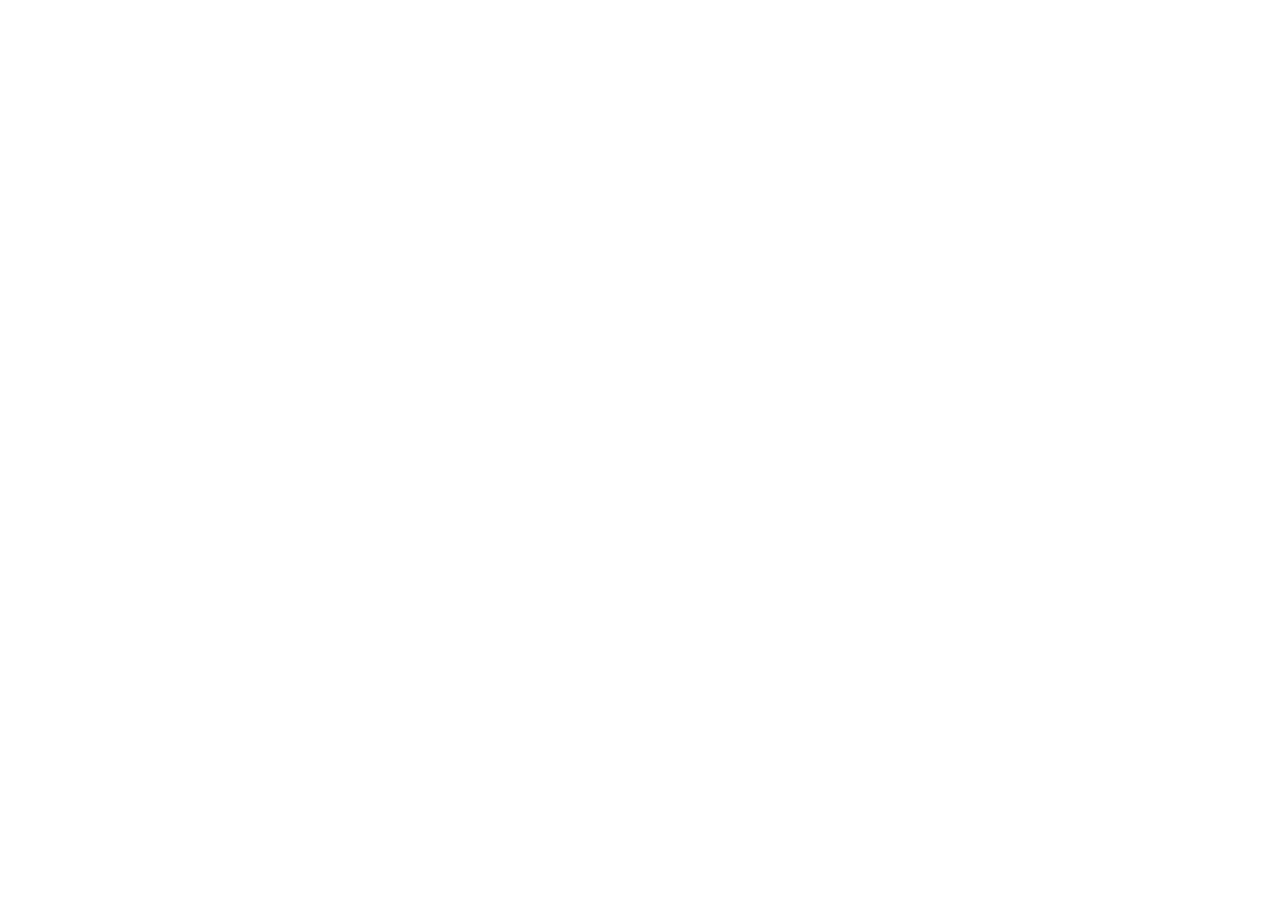
==== redirect/index.html @ 81021861 "Add Redirect HTML game page" ====
<!doctype html>
<html lang="en">
<head>
<meta charset="utf-8">
<meta name="viewport" content="width=device-width, initial-scale=1">
<title>Redirect — Dispatch Tools</title>
<meta name="description" content="Redirect is a browser-playable block arrow path game from Dispatch Tools.">
<link rel="icon" type="image/png" href="../assets/dd-icon32.png">
<link rel="apple-touch-icon" href="../assets/dd
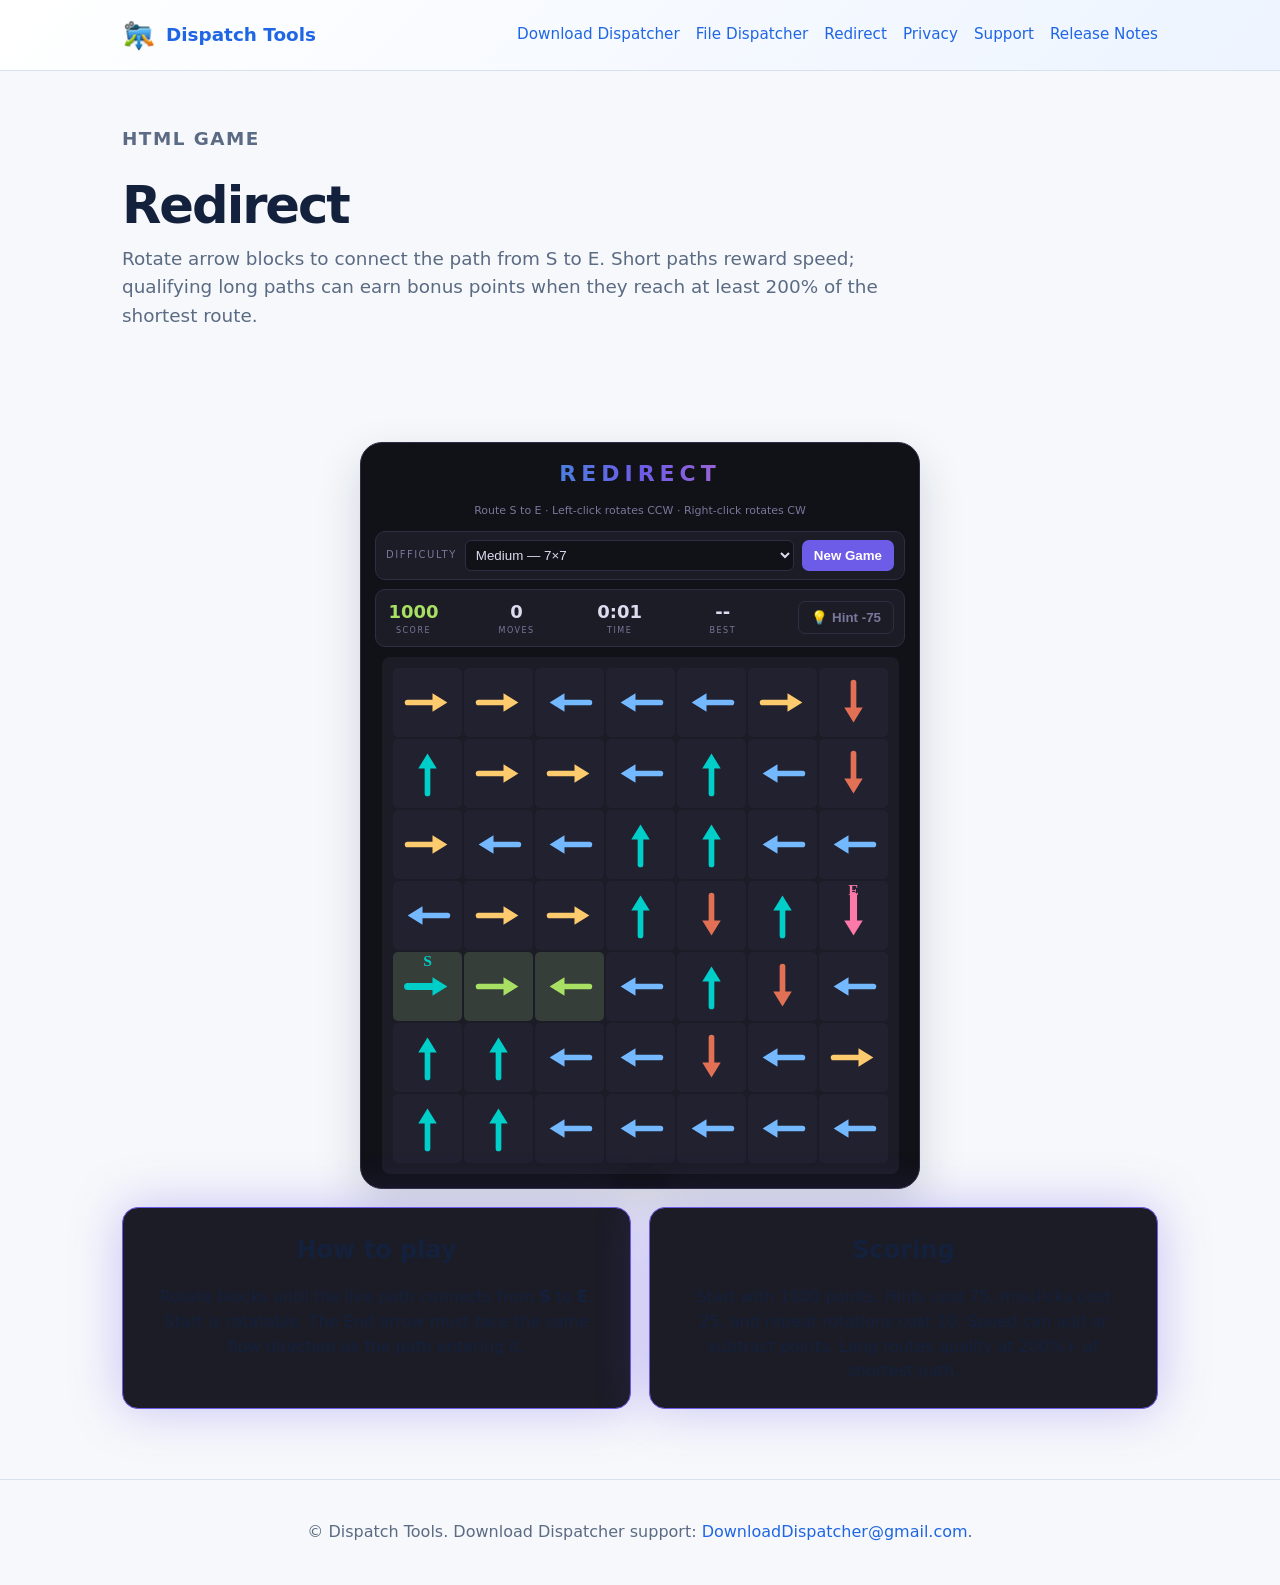
==== commit 331c248a: "Add Redirect HTML game page" ====
--- a/redirect/index.html
+++ b/redirect/index.html
@@ -1,9 +1,52 @@
 <!doctype html>
-<html lang="en">
+<html lang='en'>
 <head>
-<meta charset="utf-8">
-<meta name="viewport" content="width=device-width, initial-scale=1">
+<meta charset='utf-8'>
+<meta name='viewport' content='width=device-width, initial-scale=1'>
 <title>Redirect — Dispatch Tools</title>
-<meta name="description" content="Redirect is a browser-playable block arrow path game from Dispatch Tools.">
-<link rel="icon" type="image/png" href="../assets/dd-icon32.png">
-<link rel="apple-touch-icon" href="../assets/dd+<meta name='description' content='Redirect is a browser-playable block arrow path game from Dispatch Tools.'>
+<link rel='icon' type='image/png' href='../assets/dd-icon32.png'>
+<link rel='apple-touch-icon' href='../assets/dd-icon128.png'>
+<link rel='stylesheet' href='../styles.css'>
+<style>
+.game-wrap{max-width:560px;margin:0 auto;background:#111118;border:1px solid #2e2e42;border-radius:22px;box-shadow:0 18px 45px rgba(20,33,61,.16);padding:14px;color:#dcdcf0;font-family:Segoe UI,system-ui,sans-serif;user-select:none}.game-head{text-align:center}.game-head h2{margin:0;font-size:22px;letter-spacing:5px;background:linear-gradient(90deg,#00cec9,#6c5ce7,#fd79a8);-webkit-background-clip:text;-webkit-text-fill-color:transparent}.tag{font-size:11px;color:#77789a}.bar,.scores{display:flex;gap:8px;align-items:center;background:#1c1c27;border:1px solid #2e2e42;border-radius:10px;padding:8px 10px;margin-top:9px}.bar label{font-size:10px;text-transform:uppercase;letter-spacing:1.5px;color:#77789a}.bar select{flex:1;background:#111118;color:#dcdcf0;border:1px solid #2e2e42;border-radius:6px;padding:6px}.btn{background:#6c5ce7;color:white;border:0;border-radius:7px;padding:8px 12px;font-weight:800;cursor:pointer}.hint{background:transparent;color:#77789a;border:1px solid #2e2e42}.hint.on{color:#a8e063;border-color:#a8e063}.scores{justify-content:space-between}.stat{text-align:center;min-width:55px}.val{font-size:18px;font-weight:900;color:#dcdcf0}.score .val{color:#a8e063}.lbl{font-size:8px;letter-spacing:1.5px;color:#77789a;text-transform:uppercase}.board{display:flex;justify-content:center;margin-top:10px}canvas{border-radius:8px;max-width:100%;background:#1c1c27;cursor:pointer}.win{position:fixed;inset:0;background:rgba(10,10,18,.88);display:none;align-items:center;justify-content:center;z-index:10}.win.show{display:flex}.card{background:#1c1c27;border:1px solid #6c5ce7;border-radius:16px;padding:24px 34px;text-align:center;box-shadow:0 0 50px rgba(108,92,231,.35);max-width:92vw}.card h2{margin:0 0 12px}.details{color:#77789a;line-height:1.9;font-size:13px}.details strong{color:#dcdcf0}.dim{color:#77789a;font-weight:400}.lp{font-weight:400;color:#77789a}
+</style>
+</head>
+<body>
+<header><div class='nav'><a class='brand' href='../index.html'><span class='logo'><img src='../assets/dd-icon32.png' alt='Download Dispatcher icon'></span><span>Dispatch Tools</span></a><nav class='navlinks'><a href='../download-dispatcher.html'>Download Dispatcher</a><a href='../file-dispatcher.html'>File Dispatcher</a><a href='./'>Redirect</a><a href='../privacy.html'>Privacy</a><a href='../support.html'>Support</a><a href='../release-notes.html'>Release Notes</a></nav></div></header>
+<section class='hero'><p class='kicker'>HTML game</p><h1>Redirect</h1><p>Rotate arrow blocks to connect the path from S to E. Short paths reward speed; qualifying long paths can earn bonus points when they reach at least 200% of the shortest route.</p></section>
+<main>
+<section class='game-wrap'>
+<div class='game-head'><h2>REDIRECT</h2><p class='tag'>Route S to E · Left-click rotates CCW · Right-click rotates CW</p></div>
+<div class='bar'><label for='diff'>Difficulty</label><select id='diff'><option value='easy'>Easy — 5×5</option><option value='medium' selected>Medium — 7×7</option><option value='hard'>Hard — 10×10</option><option value='expert'>Expert — 13×13</option></select><button id='new' class='btn'>New Game</button></div>
+<div class='scores'><div class='stat score'><div id='score' class='val'>1000</div><div class='lbl'>Score</div></div><div class='stat'><div id='moves' class='val'>0</div><div class='lbl'>Moves</div></div><div class='stat'><div id='time' class='val'>0:00</div><div class='lbl'>Time</div></div><div class='stat'><div id='best' class='val'>--</div><div class='lbl'>Best</div></div><button id='hint' class='btn hint' title='Show next move (-75)'>💡 Hint -75</button></div>
+<div class='board'><canvas id='c'></canvas></div>
+</section>
+<section class='grid two' style='margin-top:18px'><article class='card'><h2>How to play</h2><p>Rotate blocks until the live path connects from <strong>S</strong> to <strong>E</strong>. Start is rotatable. The End arrow must face the same flow direction as the path entering it.</p></article><article class='card'><h2>Scoring</h2><p>Start with 1000 points. Hints cost 75, misclicks cost 25, and repeat rotations cost 10. Speed can add or subtract points. Long routes qualify at 200%+ of shortest path.</p></article></section>
+</main>
+<div id='win' class='win'><div class='card'><div style='font-size:44px'>🎉</div><h2>Path Complete!</h2><div id='stats' class='details'></div><button id='next' class='btn'>New Puzzle</button></div></div>
+<footer><p>© Dispatch Tools. Download Dispatcher support: <a href='mailto:DownloadDispatcher@gmail.com'>DownloadDispatcher@gmail.com</a>.</p></footer>
+<script>
+'use strict';
+const DIR={UP:0,RIGHT:1,DOWN:2,LEFT:3},ST=[[-1,0],[0,1],[1,0],[0,-1]],CW=d=>(d+1)%4,CCW=d=>(d+3)%4,COL=['#00cec9','#fdcb6e','#e17055','#74b9ff'];
+const CFG={easy:{n:5,min:7,par:10},medium:{n:7,min:14,par:15},hard:{n:10,min:25,par:22},expert:{n:13,min:40,par:30}};
+const BASE=1000,MIS=-25,EX=-10,HINT=-75,LP=2,LPBASE=50,LPPT=5,LPCAP=1.4,SPD=200,SPDCAP=-300,BEST='redirect_html_best_v1';
+let G=[],N=7,S=[0,0],E=[0,0],sol=[],score=BASE,moves=0,miss=0,excess=0,rot=new Map,start=0,done=false,hint=null,timer=null,best={};
+const $=id=>document.getElementById(id),cv=$('c'),x=cv.getContext('2d');
+function fmt(t){return Math.floor(t/60)+':'+String(t%60).padStart(2,'0')}function sig(n){return n>0?'+'+n:String(n)}function key(r,c){return r+','+c}function inside(r,c){return r>=0&&c>=0&&r<N&&c<N}function same(a,b){return a&&b&&a[0]===b[0]&&a[1]===b[1]}function dir(a,b){let dr=b[0]-a[0],dc=b[1]-a[1];return dr<0?0:dc>0?1:dr>0?2:3}function shuf(a){a=[...a];for(let i=a.length-1;i>0;i--){let j=Math.floor(Math.random()*(i+1));[a[i],a[j]]=[a[j],a[i]]}return a}
+function borderCell(){let s=Math.floor(Math.random()*4),k=Math.floor(Math.random()*N);return s===0?[0,k]:s===1?[k,N-1]:s===2?[N-1,k]:[k,0]}function isBorder(p){return p[0]===0||p[1]===0||p[0]===N-1||p[1]===N-1}
+function makePath(){for(let tries=0;tries<400;tries++){let st=borderCell(),seen=new Set([key(...st)]),p=[st],out=null;function dfs(r,c){if(p.length>=CFG[$('diff').value].min&&isBorder([r,c])&&!same([r,c],st)){out=p.slice();return true}for(const d of shuf([0,1,2,3])){let nr=r+ST[d][0],nc=c+ST[d][1],k=key(nr,nc);if(!inside(nr,nc)||seen.has(k))continue;seen.add(k);p.push([nr,nc]);if(dfs(nr,nc))return true;p.pop();seen.delete(k)}return false}if(dfs(st[0],st[1]))return out}return [[0,0],[0,1],[0,2],[0,3]]}
+function newGame(){clearInterval(timer);done=false;hint=null;score=BASE;moves=miss=excess=0;rot=new Map();N=CFG[$('diff').value].n;sol=makePath();S=sol[0];E=sol[sol.length-1];G=Array.from({length:N},()=>Array.from({length:N},()=>Math.floor(Math.random()*4)));for(let i=0;i<80&&path().won;i++)for(let r=0;r<N;r++)for(let c=0;c<N;c++)G[r][c]=Math.floor(Math.random()*4);start=Date.now();$('win').classList.remove('show');$('hint').classList.remove('on');size();draw();upd();loadBest();timer=setInterval(()=>{$('time').textContent=fmt(Math.floor((Date.now()-start)/1000))},300)}
+function size(){let wrap=cv.parentElement,w=Math.min(520,wrap.clientWidth||520);let cell=Math.floor((w-20)/N);cv.width=cv.height=cell*N+20;cv.dataset.cell=cell}
+function path(){let r=S[0],c=S[1],seen=new Set(),p=[];for(let i=0;i<N*N+2;i++){p.push([r,c]);if(r===E[0]&&c===E[1])return{path:p,won:i>0&&G[r][c]===dir(p[p.length-2],p[p.length-1])};let k=key(r,c);if(seen.has(k))return{path:p,won:false};seen.add(k);let d=G[r][c],nr=r+ST[d][0],nc=c+ST[d][1];if(!inside(nr,nc))return{path:p,won:false};r=nr;c=nc}return{path:p,won:false}}
+function click(e,ccw){if(done)return;let rect=cv.getBoundingClientRect(),cell=+cv.dataset.cell,r=Math.floor((e.clientY-rect.top-10)/cell),c=Math.floor((e.clientX-rect.left-10)/cell);if(!inside(r,c))return;let before=path().path,lit=new Set(before.map(p=>key(...p))),k=key(r,c),n=rot.get(k)||0;G[r][c]=ccw?CCW(G[r][c]):CW(G[r][c]);rot.set(k,n+1);moves++;if(!lit.has(k)){miss++;score=Math.max(0,score+MIS)}else if(n>0){excess++;score=Math.max(0,score+EX)}if(hint&&G[hint.r][hint.c]===hint.d){hint=null;$('hint').classList.remove('on')}let p=path();draw();upd();if(p.won)win(p)}
+function useHint(){if(done)return;let p=path().path,i=0;while(i<p.length&&i<sol.length&&same(p[i],sol[i]))i++;let idx=Math.max(0,Math.min(i-1,sol.length-2)),a=sol[idx],b=sol[idx+1];hint={r:a[0],c:a[1],d:dir(a,b)};score=Math.max(0,score+HINT);$('hint').classList.add('on');draw();upd()}
+function draw(){let cell=+cv.dataset.cell||50,w=cv.width;x.clearRect(0,0,w,w);x.fillStyle='#1c1c27';round(0,0,w,w,8);let p=path(),lit=new Set(p.path.map(q=>key(...q)));for(let r=0;r<N;r++)for(let c=0;c<N;c++){let px=10+c*cell,py=10+r*cell;x.fillStyle='#212130';round(px+1,py+1,cell-2,cell-2,5);if(lit.has(key(r,c))){x.fillStyle='rgba(168,224,99,.15)';round(px+1,py+1,cell-2,cell-2,5)}if(hint&&hint.r===r&&hint.c===c){x.fillStyle='rgba(108,92,231,.22)';round(px+1,py+1,cell-2,cell-2,5)}}for(let r=0;r<N;r++)for(let c=0;c<N;c++)cellDraw(r,c,cell,lit.has(key(r,c)),p.won);if(hint)hintDraw(cell)}
+function cellDraw(r,c,cell,lit,won){let cx=10+c*cell+cell/2,cy=10+r*cell+cell/2,isS=same([r,c],S),isE=same([r,c],E),col=isS?'#00cec9':isE?'#fd79a8':lit?'#a8e063':COL[G[r][c]];arrow(cx,cy,G[r][c],cell,col,isS||isE);if(isS||isE){x.fillStyle=col;x.font='bold '+Math.max(10,cell*.22)+'px Segoe UI';x.textAlign='center';x.textBaseline='top';x.fillText(isS?'S':'E',cx,10+r*cell+3)}}function arrow(cx,cy,d,cell,col,big){x.save();x.translate(cx,cy);x.rotate(d*Math.PI/2-Math.PI/2);x.strokeStyle=x.fillStyle=col;x.lineWidth=Math.max(2,cell*(big?.1:.08));x.lineCap='round';x.beginPath();x.moveTo(-cell*.28,0);x.lineTo(cell*.08,0);x.stroke();x.beginPath();x.moveTo(cell*.28,0);x.lineTo(cell*.07,-cell*.13);x.lineTo(cell*.07,cell*.13);x.closePath();x.fill();x.restore()}function hintDraw(cell){let px=10+hint.c*cell,py=10+hint.r*cell;x.save();x.strokeStyle='#a29bfe';x.lineWidth=3;x.setLineDash([5,4]);x.strokeRect(px+4,py+4,cell-8,cell-8);x.restore();arrow(px+cell/2,py+cell/2,hint.d,cell,'#a29bfe',true)}function round(a,b,c,d,r){x.beginPath();x.moveTo(a+r,b);x.arcTo(a+c,b,a+c,b+d,r);x.arcTo(a+c,b+d,a,b+d,r);x.arcTo(a,b+d,a,b,r);x.arcTo(a,b,a+c,b,r);x.fill()}
+function scoreParts(elapsed,len){let short=Math.abs(S[0]-E[0])+Math.abs(S[1]-E[1])+1,ratio=len/Math.max(1,short),par=CFG[$('diff').value].par,bonus=0;if(ratio>=LP){bonus=LPBASE+Math.max(0,Math.round((len-short*LP)*LPPT));par=Math.round(par*Math.min(LPCAP,Math.max(1,ratio/LP)))}let speed=Math.max(SPDCAP,Math.round(SPD*(1-elapsed/par)));return{short,ratio,par,bonus,speed,long:ratio>=LP}}
+function win(p){done=true;clearInterval(timer);let elapsed=Math.floor((Date.now()-start)/1000),parts=scoreParts(elapsed,p.path.length),final=Math.max(0,score+parts.bonus+parts.speed),stars=final>=1100?3:final>=700?2:1,star='★'.repeat(stars)+'☆'.repeat(3-stars),d=$('diff').value;best[d]=Math.max(best[d]||0,final);localStorage.setItem(BEST,JSON.stringify(best));let lp=parts.long?`<span title='Long Path Net estimates the long-path bonus and timing relief.'>Long Path Net</span>: <span class='lp'>${sig(parts.bonus)} pts</span><br>`:'';let par=parts.long?` · <span title='Adjusted time target for long-path speed scoring.'>Long-path par</span>: <strong>${parts.par}s</strong>`:'';$('stats').innerHTML=`<span style='font-size:28px;letter-spacing:4px;color:#fdcb6e'>${star}</span><br>Score: <strong>${final}</strong><br>Time: <strong>${fmt(elapsed)}</strong> · Moves: <strong>${moves}</strong><br>Path length: <strong>${p.path.length}</strong> (shortest: ${parts.short}, ${Math.round(parts.ratio*100)}%) <strong>${sig(parts.bonus)} pts</strong><br>${lp}Speed score: <strong>${sig(parts.speed)}</strong>${par}<br>Misclicks: <strong>${miss}</strong> · Excess rotations: <strong>${excess}</strong>`;$('win').classList.add('show');upd()}
+function upd(){$('score').textContent=score;$('moves').textContent=moves;let d=$('diff').value;$('best').textContent=best[d]||'--'}function loadBest(){try{best=JSON.parse(localStorage.getItem(BEST)||'{}')}catch{best={}}upd()}
+$('new').onclick=newGame;$('next').onclick=newGame;$('diff').onchange=newGame;$('hint').onclick=useHint;cv.onclick=e=>click(e,true);cv.oncontextmenu=e=>{e.preventDefault();click(e,false)};window.onresize=()=>{size();draw()};loadBest();newGame();
+</script>
+</body>
+</html>
--- a/styles.css
+++ b/styles.css
@@ -0,0 +1,5 @@
+:root{--bg:#f6f8fb;--panel:#fff;--text:#14213d;--muted:#5b6b83;--line:#d8e2ef;--blue:#1f66e5;--blue-dark:#174db0;--chip:#edf3ff}
+*{box-sizing:border-box}body{margin:0;font-family:system-ui,-apple-system,BlinkMacSystemFont,"Segoe UI",sans-serif;color:var(--text);background:var(--bg);line-height:1.55}a{color:var(--blue);text-decoration:none}a:hover{text-decoration:underline}
+header{background:linear-gradient(135deg,#fff 0%,#edf4ff 100%);border-bottom:1px solid var(--line)}.nav{max-width:1080px;margin:0 auto;padding:18px 22px;display:flex;align-items:center;justify-content:space-between;gap:16px}.brand{display:flex;align-items:center;gap:10px;font-weight:800;font-size:1.15rem}.logo{width:34px;height:34px;border-radius:9px;background:var(--blue);color:#fff;display:grid;place-items:center;font-weight:900;overflow:hidden}.logo img{width:34px;height:34px;display:block}.navlinks{display:flex;gap:16px;flex-wrap:wrap;font-size:.95rem}
+.hero{max-width:1080px;margin:0 auto;padding:54px 22px 58px}.hero h1{margin:0 0 12px;font-size:clamp(2rem,4vw,3.35rem);line-height:1.08;letter-spacing:-.04em}.hero p{max-width:760px;margin:0 0 24px;color:var(--muted);font-size:1.15rem}.actions{display:flex;gap:12px;flex-wrap:wrap;margin-top:24px}.button{display:inline-block;padding:11px 16px;border-radius:12px;background:var(--blue);color:#fff;font-weight:700;border:1px solid var(--blue)}.button:hover{background:var(--blue-dark);text-decoration:none}.button.secondary{background:#fff;color:var(--blue)}
+main{max-width:1080px;margin:0 auto;padding:30px 22px 70px}.grid{display:grid;grid-template-columns:repeat(3,minmax(0,1fr));gap:18px}.two{grid-template-columns:repeat(2,minmax(0,1fr))}.card{background:var(--panel);border:1px solid var(--line);border-radius:18px;padding:22px;box-shadow:0 10px 30px rgba(20,33,61,.06)}.card h2,.card h3{margin-top:0}.card p:last-child,.card ul:last-child{margin-bottom:0}.kicker{color:var(--blue);font-weight:800;text-transform:uppercase;letter-spacing:.08em;font-size:.78rem}.chip{display:inline-block;background:var(--chip);color:var(--blue-dark);border:1px solid #cfe0ff;border-radius:999px;padding:4px 9px;font-weight:700;font-size:.82rem;margin:3px 4px 3px 0}footer{border-top:1px solid var(--line);padding:24px 22px;color:var(--muted);text-align:center}code{background:#eef2f7;padding:2px 5px;border-radius:6px}@media(max-width:800px){.nav{align-items:flex-start;flex-direction:column}.grid,.grid.two{grid-template-columns:1fr}}
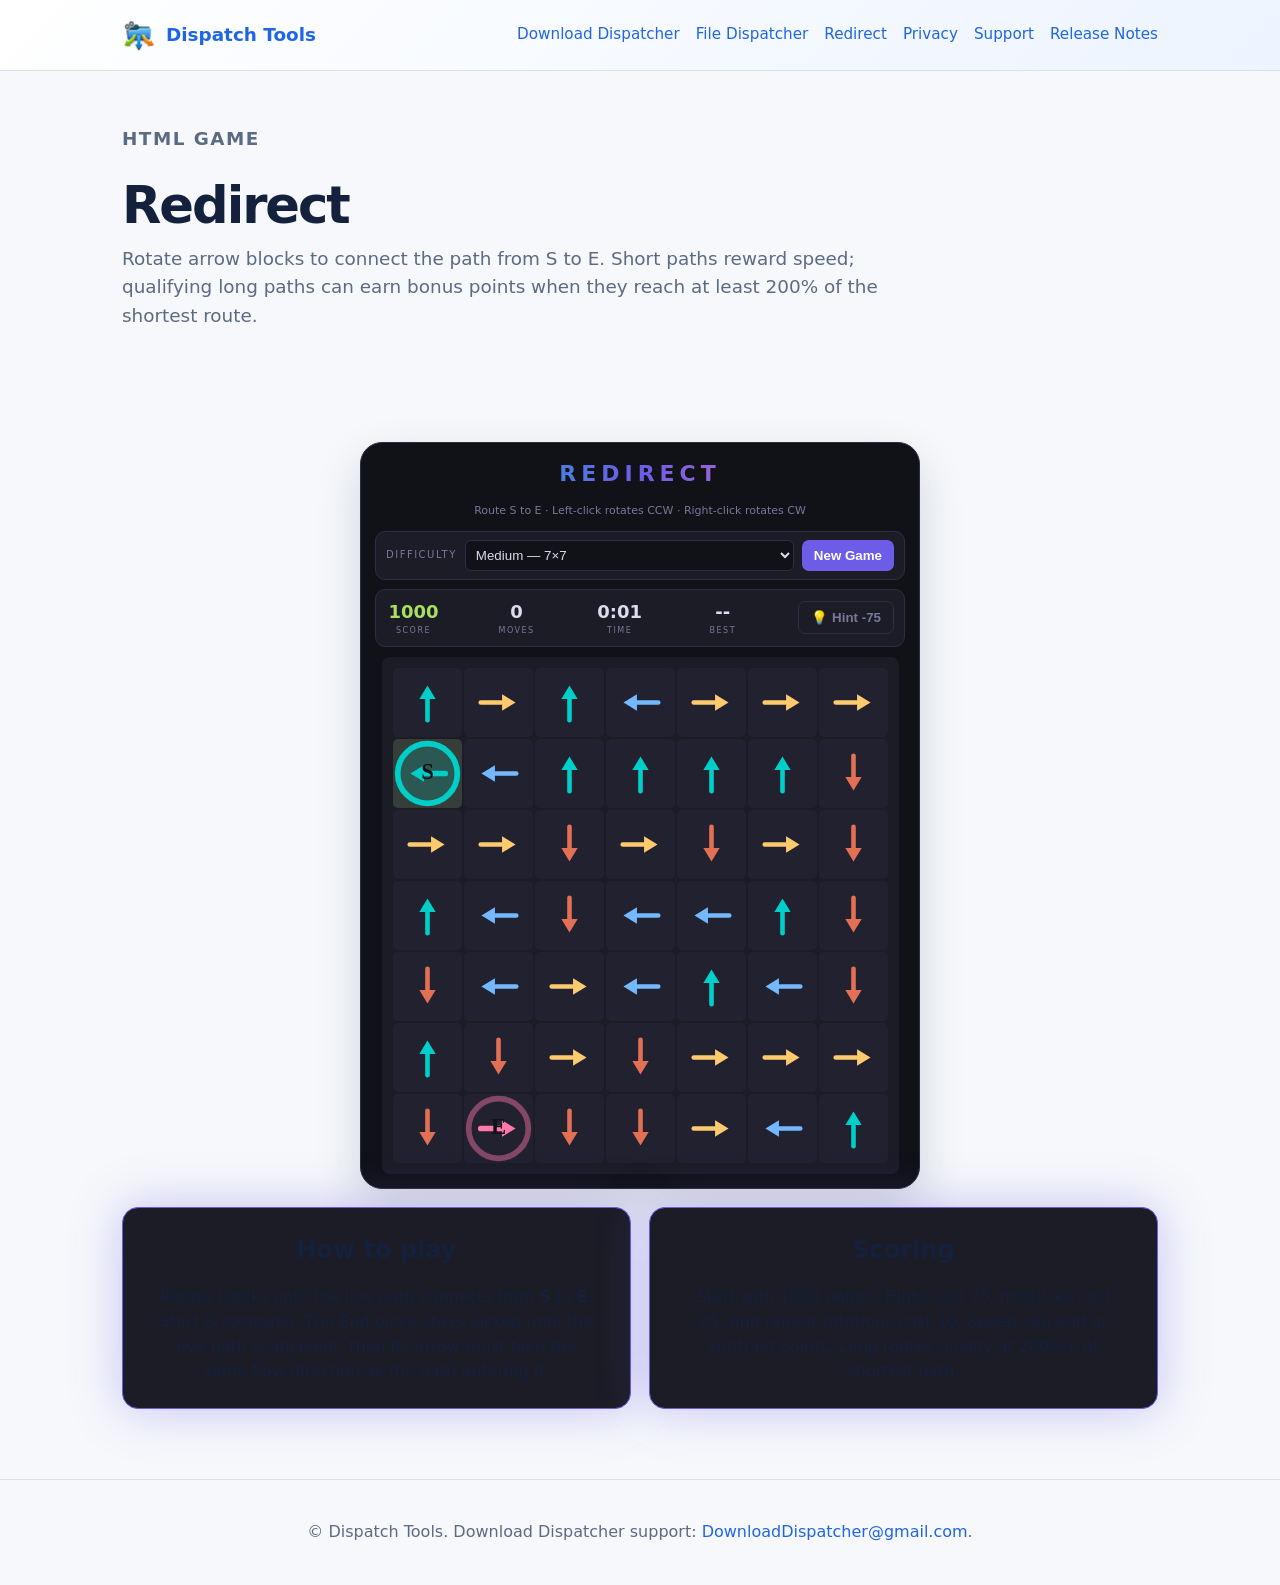
==== commit c663c6a6: "Use Redirect parity web script" ====
--- a/redirect/index.html
+++ b/redirect/index.html
@@ -9,7 +9,7 @@
 <link rel='apple-touch-icon' href='../assets/dd-icon128.png'>
 <link rel='stylesheet' href='../styles.css'>
 <style>
-.game-wrap{max-width:560px;margin:0 auto;background:#111118;border:1px solid #2e2e42;border-radius:22px;box-shadow:0 18px 45px rgba(20,33,61,.16);padding:14px;color:#dcdcf0;font-family:Segoe UI,system-ui,sans-serif;user-select:none}.game-head{text-align:center}.game-head h2{margin:0;font-size:22px;letter-spacing:5px;background:linear-gradient(90deg,#00cec9,#6c5ce7,#fd79a8);-webkit-background-clip:text;-webkit-text-fill-color:transparent}.tag{font-size:11px;color:#77789a}.bar,.scores{display:flex;gap:8px;align-items:center;background:#1c1c27;border:1px solid #2e2e42;border-radius:10px;padding:8px 10px;margin-top:9px}.bar label{font-size:10px;text-transform:uppercase;letter-spacing:1.5px;color:#77789a}.bar select{flex:1;background:#111118;color:#dcdcf0;border:1px solid #2e2e42;border-radius:6px;padding:6px}.btn{background:#6c5ce7;color:white;border:0;border-radius:7px;padding:8px 12px;font-weight:800;cursor:pointer}.hint{background:transparent;color:#77789a;border:1px solid #2e2e42}.hint.on{color:#a8e063;border-color:#a8e063}.scores{justify-content:space-between}.stat{text-align:center;min-width:55px}.val{font-size:18px;font-weight:900;color:#dcdcf0}.score .val{color:#a8e063}.lbl{font-size:8px;letter-spacing:1.5px;color:#77789a;text-transform:uppercase}.board{display:flex;justify-content:center;margin-top:10px}canvas{border-radius:8px;max-width:100%;background:#1c1c27;cursor:pointer}.win{position:fixed;inset:0;background:rgba(10,10,18,.88);display:none;align-items:center;justify-content:center;z-index:10}.win.show{display:flex}.card{background:#1c1c27;border:1px solid #6c5ce7;border-radius:16px;padding:24px 34px;text-align:center;box-shadow:0 0 50px rgba(108,92,231,.35);max-width:92vw}.card h2{margin:0 0 12px}.details{color:#77789a;line-height:1.9;font-size:13px}.details strong{color:#dcdcf0}.dim{color:#77789a;font-weight:400}.lp{font-weight:400;color:#77789a}
+.game-wrap{max-width:560px;margin:0 auto;background:#111118;border:1px solid #2e2e42;border-radius:22px;box-shadow:0 18px 45px rgba(20,33,61,.16);padding:14px;color:#dcdcf0;font-family:Segoe UI,system-ui,sans-serif;user-select:none}.game-head{text-align:center}.game-head h2{margin:0;font-size:22px;letter-spacing:5px;background:linear-gradient(90deg,#00cec9,#6c5ce7,#fd79a8);-webkit-background-clip:text;-webkit-text-fill-color:transparent}.tag{font-size:11px;color:#77789a}.bar,.scores{display:flex;gap:8px;align-items:center;background:#1c1c27;border:1px solid #2e2e42;border-radius:10px;padding:8px 10px;margin-top:9px;flex-wrap:wrap}.bar label{font-size:10px;text-transform:uppercase;letter-spacing:1.5px;color:#77789a}.bar select{flex:1;min-width:140px;background:#111118;color:#dcdcf0;border:1px solid #2e2e42;border-radius:6px;padding:6px}.btn{background:#6c5ce7;color:white;border:0;border-radius:7px;padding:8px 12px;font-weight:800;cursor:pointer}.hint{background:transparent;color:#77789a;border:1px solid #2e2e42}.hint.on{color:#a8e063;border-color:#a8e063}.scores{justify-content:space-between}.stat{text-align:center;min-width:55px}.val{font-size:18px;font-weight:900;color:#dcdcf0}.score .val{color:#a8e063}.lbl{font-size:8px;letter-spacing:1.5px;color:#77789a;text-transform:uppercase}.board{display:flex;justify-content:center;margin-top:10px}canvas{border-radius:8px;max-width:100%;background:#1c1c27;cursor:pointer;touch-action:manipulation}.win{position:fixed;inset:0;background:rgba(10,10,18,.88);display:none;align-items:center;justify-content:center;z-index:10}.win.show{display:flex}.card{background:#1c1c27;border:1px solid #6c5ce7;border-radius:16px;padding:24px 34px;text-align:center;box-shadow:0 0 50px rgba(108,92,231,.35);max-width:92vw}.card h2{margin:0 0 12px}.details{color:#77789a;line-height:1.9;font-size:13px}.details strong{color:#dcdcf0}.dim,.lp{color:#77789a;font-weight:400}@media(max-width:520px){.game-wrap{padding:10px;border-radius:16px}.bar,.scores{gap:6px;padding:7px}.btn{padding:7px 9px}.stat{min-width:48px}.game-head h2{font-size:20px}}
 </style>
 </head>
 <body>
@@ -22,31 +22,10 @@
 <div class='scores'><div class='stat score'><div id='score' class='val'>1000</div><div class='lbl'>Score</div></div><div class='stat'><div id='moves' class='val'>0</div><div class='lbl'>Moves</div></div><div class='stat'><div id='time' class='val'>0:00</div><div class='lbl'>Time</div></div><div class='stat'><div id='best' class='val'>--</div><div class='lbl'>Best</div></div><button id='hint' class='btn hint' title='Show next move (-75)'>💡 Hint -75</button></div>
 <div class='board'><canvas id='c'></canvas></div>
 </section>
-<section class='grid two' style='margin-top:18px'><article class='card'><h2>How to play</h2><p>Rotate blocks until the live path connects from <strong>S</strong> to <strong>E</strong>. Start is rotatable. The End arrow must face the same flow direction as the path entering it.</p></article><article class='card'><h2>Scoring</h2><p>Start with 1000 points. Hints cost 75, misclicks cost 25, and repeat rotations cost 10. Speed can add or subtract points. Long routes qualify at 200%+ of shortest path.</p></article></section>
+<section class='grid two' style='margin-top:18px'><article class='card'><h2>How to play</h2><p>Rotate blocks until the live path connects from <strong>S</strong> to <strong>E</strong>. Start is rotatable. The End block stays locked until the live path is adjacent, then its arrow must face the same flow direction as the path entering it.</p></article><article class='card'><h2>Scoring</h2><p>Start with 1000 points. Hints cost 75, misclicks cost 25, and repeat rotations cost 10. Speed can add or subtract points. Long routes qualify at 200%+ of shortest path.</p></article></section>
 </main>
 <div id='win' class='win'><div class='card'><div style='font-size:44px'>🎉</div><h2>Path Complete!</h2><div id='stats' class='details'></div><button id='next' class='btn'>New Puzzle</button></div></div>
 <footer><p>© Dispatch Tools. Download Dispatcher support: <a href='mailto:DownloadDispatcher@gmail.com'>DownloadDispatcher@gmail.com</a>.</p></footer>
-<script>
-'use strict';
-const DIR={UP:0,RIGHT:1,DOWN:2,LEFT:3},ST=[[-1,0],[0,1],[1,0],[0,-1]],CW=d=>(d+1)%4,CCW=d=>(d+3)%4,COL=['#00cec9','#fdcb6e','#e17055','#74b9ff'];
-const CFG={easy:{n:5,min:7,par:10},medium:{n:7,min:14,par:15},hard:{n:10,min:25,par:22},expert:{n:13,min:40,par:30}};
-const BASE=1000,MIS=-25,EX=-10,HINT=-75,LP=2,LPBASE=50,LPPT=5,LPCAP=1.4,SPD=200,SPDCAP=-300,BEST='redirect_html_best_v1';
-let G=[],N=7,S=[0,0],E=[0,0],sol=[],score=BASE,moves=0,miss=0,excess=0,rot=new Map,start=0,done=false,hint=null,timer=null,best={};
-const $=id=>document.getElementById(id),cv=$('c'),x=cv.getContext('2d');
-function fmt(t){return Math.floor(t/60)+':'+String(t%60).padStart(2,'0')}function sig(n){return n>0?'+'+n:String(n)}function key(r,c){return r+','+c}function inside(r,c){return r>=0&&c>=0&&r<N&&c<N}function same(a,b){return a&&b&&a[0]===b[0]&&a[1]===b[1]}function dir(a,b){let dr=b[0]-a[0],dc=b[1]-a[1];return dr<0?0:dc>0?1:dr>0?2:3}function shuf(a){a=[...a];for(let i=a.length-1;i>0;i--){let j=Math.floor(Math.random()*(i+1));[a[i],a[j]]=[a[j],a[i]]}return a}
-function borderCell(){let s=Math.floor(Math.random()*4),k=Math.floor(Math.random()*N);return s===0?[0,k]:s===1?[k,N-1]:s===2?[N-1,k]:[k,0]}function isBorder(p){return p[0]===0||p[1]===0||p[0]===N-1||p[1]===N-1}
-function makePath(){for(let tries=0;tries<400;tries++){let st=borderCell(),seen=new Set([key(...st)]),p=[st],out=null;function dfs(r,c){if(p.length>=CFG[$('diff').value].min&&isBorder([r,c])&&!same([r,c],st)){out=p.slice();return true}for(const d of shuf([0,1,2,3])){let nr=r+ST[d][0],nc=c+ST[d][1],k=key(nr,nc);if(!inside(nr,nc)||seen.has(k))continue;seen.add(k);p.push([nr,nc]);if(dfs(nr,nc))return true;p.pop();seen.delete(k)}return false}if(dfs(st[0],st[1]))return out}return [[0,0],[0,1],[0,2],[0,3]]}
-function newGame(){clearInterval(timer);done=false;hint=null;score=BASE;moves=miss=excess=0;rot=new Map();N=CFG[$('diff').value].n;sol=makePath();S=sol[0];E=sol[sol.length-1];G=Array.from({length:N},()=>Array.from({length:N},()=>Math.floor(Math.random()*4)));for(let i=0;i<80&&path().won;i++)for(let r=0;r<N;r++)for(let c=0;c<N;c++)G[r][c]=Math.floor(Math.random()*4);start=Date.now();$('win').classList.remove('show');$('hint').classList.remove('on');size();draw();upd();loadBest();timer=setInterval(()=>{$('time').textContent=fmt(Math.floor((Date.now()-start)/1000))},300)}
-function size(){let wrap=cv.parentElement,w=Math.min(520,wrap.clientWidth||520);let cell=Math.floor((w-20)/N);cv.width=cv.height=cell*N+20;cv.dataset.cell=cell}
-function path(){let r=S[0],c=S[1],seen=new Set(),p=[];for(let i=0;i<N*N+2;i++){p.push([r,c]);if(r===E[0]&&c===E[1])return{path:p,won:i>0&&G[r][c]===dir(p[p.length-2],p[p.length-1])};let k=key(r,c);if(seen.has(k))return{path:p,won:false};seen.add(k);let d=G[r][c],nr=r+ST[d][0],nc=c+ST[d][1];if(!inside(nr,nc))return{path:p,won:false};r=nr;c=nc}return{path:p,won:false}}
-function click(e,ccw){if(done)return;let rect=cv.getBoundingClientRect(),cell=+cv.dataset.cell,r=Math.floor((e.clientY-rect.top-10)/cell),c=Math.floor((e.clientX-rect.left-10)/cell);if(!inside(r,c))return;let before=path().path,lit=new Set(before.map(p=>key(...p))),k=key(r,c),n=rot.get(k)||0;G[r][c]=ccw?CCW(G[r][c]):CW(G[r][c]);rot.set(k,n+1);moves++;if(!lit.has(k)){miss++;score=Math.max(0,score+MIS)}else if(n>0){excess++;score=Math.max(0,score+EX)}if(hint&&G[hint.r][hint.c]===hint.d){hint=null;$('hint').classList.remove('on')}let p=path();draw();upd();if(p.won)win(p)}
-function useHint(){if(done)return;let p=path().path,i=0;while(i<p.length&&i<sol.length&&same(p[i],sol[i]))i++;let idx=Math.max(0,Math.min(i-1,sol.length-2)),a=sol[idx],b=sol[idx+1];hint={r:a[0],c:a[1],d:dir(a,b)};score=Math.max(0,score+HINT);$('hint').classList.add('on');draw();upd()}
-function draw(){let cell=+cv.dataset.cell||50,w=cv.width;x.clearRect(0,0,w,w);x.fillStyle='#1c1c27';round(0,0,w,w,8);let p=path(),lit=new Set(p.path.map(q=>key(...q)));for(let r=0;r<N;r++)for(let c=0;c<N;c++){let px=10+c*cell,py=10+r*cell;x.fillStyle='#212130';round(px+1,py+1,cell-2,cell-2,5);if(lit.has(key(r,c))){x.fillStyle='rgba(168,224,99,.15)';round(px+1,py+1,cell-2,cell-2,5)}if(hint&&hint.r===r&&hint.c===c){x.fillStyle='rgba(108,92,231,.22)';round(px+1,py+1,cell-2,cell-2,5)}}for(let r=0;r<N;r++)for(let c=0;c<N;c++)cellDraw(r,c,cell,lit.has(key(r,c)),p.won);if(hint)hintDraw(cell)}
-function cellDraw(r,c,cell,lit,won){let cx=10+c*cell+cell/2,cy=10+r*cell+cell/2,isS=same([r,c],S),isE=same([r,c],E),col=isS?'#00cec9':isE?'#fd79a8':lit?'#a8e063':COL[G[r][c]];arrow(cx,cy,G[r][c],cell,col,isS||isE);if(isS||isE){x.fillStyle=col;x.font='bold '+Math.max(10,cell*.22)+'px Segoe UI';x.textAlign='center';x.textBaseline='top';x.fillText(isS?'S':'E',cx,10+r*cell+3)}}function arrow(cx,cy,d,cell,col,big){x.save();x.translate(cx,cy);x.rotate(d*Math.PI/2-Math.PI/2);x.strokeStyle=x.fillStyle=col;x.lineWidth=Math.max(2,cell*(big?.1:.08));x.lineCap='round';x.beginPath();x.moveTo(-cell*.28,0);x.lineTo(cell*.08,0);x.stroke();x.beginPath();x.moveTo(cell*.28,0);x.lineTo(cell*.07,-cell*.13);x.lineTo(cell*.07,cell*.13);x.closePath();x.fill();x.restore()}function hintDraw(cell){let px=10+hint.c*cell,py=10+hint.r*cell;x.save();x.strokeStyle='#a29bfe';x.lineWidth=3;x.setLineDash([5,4]);x.strokeRect(px+4,py+4,cell-8,cell-8);x.restore();arrow(px+cell/2,py+cell/2,hint.d,cell,'#a29bfe',true)}function round(a,b,c,d,r){x.beginPath();x.moveTo(a+r,b);x.arcTo(a+c,b,a+c,b+d,r);x.arcTo(a+c,b+d,a,b+d,r);x.arcTo(a,b+d,a,b,r);x.arcTo(a,b,a+c,b,r);x.fill()}
-function scoreParts(elapsed,len){let short=Math.abs(S[0]-E[0])+Math.abs(S[1]-E[1])+1,ratio=len/Math.max(1,short),par=CFG[$('diff').value].par,bonus=0;if(ratio>=LP){bonus=LPBASE+Math.max(0,Math.round((len-short*LP)*LPPT));par=Math.round(par*Math.min(LPCAP,Math.max(1,ratio/LP)))}let speed=Math.max(SPDCAP,Math.round(SPD*(1-elapsed/par)));return{short,ratio,par,bonus,speed,long:ratio>=LP}}
-function win(p){done=true;clearInterval(timer);let elapsed=Math.floor((Date.now()-start)/1000),parts=scoreParts(elapsed,p.path.length),final=Math.max(0,score+parts.bonus+parts.speed),stars=final>=1100?3:final>=700?2:1,star='★'.repeat(stars)+'☆'.repeat(3-stars),d=$('diff').value;best[d]=Math.max(best[d]||0,final);localStorage.setItem(BEST,JSON.stringify(best));let lp=parts.long?`<span title='Long Path Net estimates the long-path bonus and timing relief.'>Long Path Net</span>: <span class='lp'>${sig(parts.bonus)} pts</span><br>`:'';let par=parts.long?` · <span title='Adjusted time target for long-path speed scoring.'>Long-path par</span>: <strong>${parts.par}s</strong>`:'';$('stats').innerHTML=`<span style='font-size:28px;letter-spacing:4px;color:#fdcb6e'>${star}</span><br>Score: <strong>${final}</strong><br>Time: <strong>${fmt(elapsed)}</strong> · Moves: <strong>${moves}</strong><br>Path length: <strong>${p.path.length}</strong> (shortest: ${parts.short}, ${Math.round(parts.ratio*100)}%) <strong>${sig(parts.bonus)} pts</strong><br>${lp}Speed score: <strong>${sig(parts.speed)}</strong>${par}<br>Misclicks: <strong>${miss}</strong> · Excess rotations: <strong>${excess}</strong>`;$('win').classList.add('show');upd()}
-function upd(){$('score').textContent=score;$('moves').textContent=moves;let d=$('diff').value;$('best').textContent=best[d]||'--'}function loadBest(){try{best=JSON.parse(localStorage.getItem(BEST)||'{}')}catch{best={}}upd()}
-$('new').onclick=newGame;$('next').onclick=newGame;$('diff').onchange=newGame;$('hint').onclick=useHint;cv.onclick=e=>click(e,true);cv.oncontextmenu=e=>{e.preventDefault();click(e,false)};window.onresize=()=>{size();draw()};loadBest();newGame();
-</script>
+<script src='game.js'></script>
 </body>
 </html>
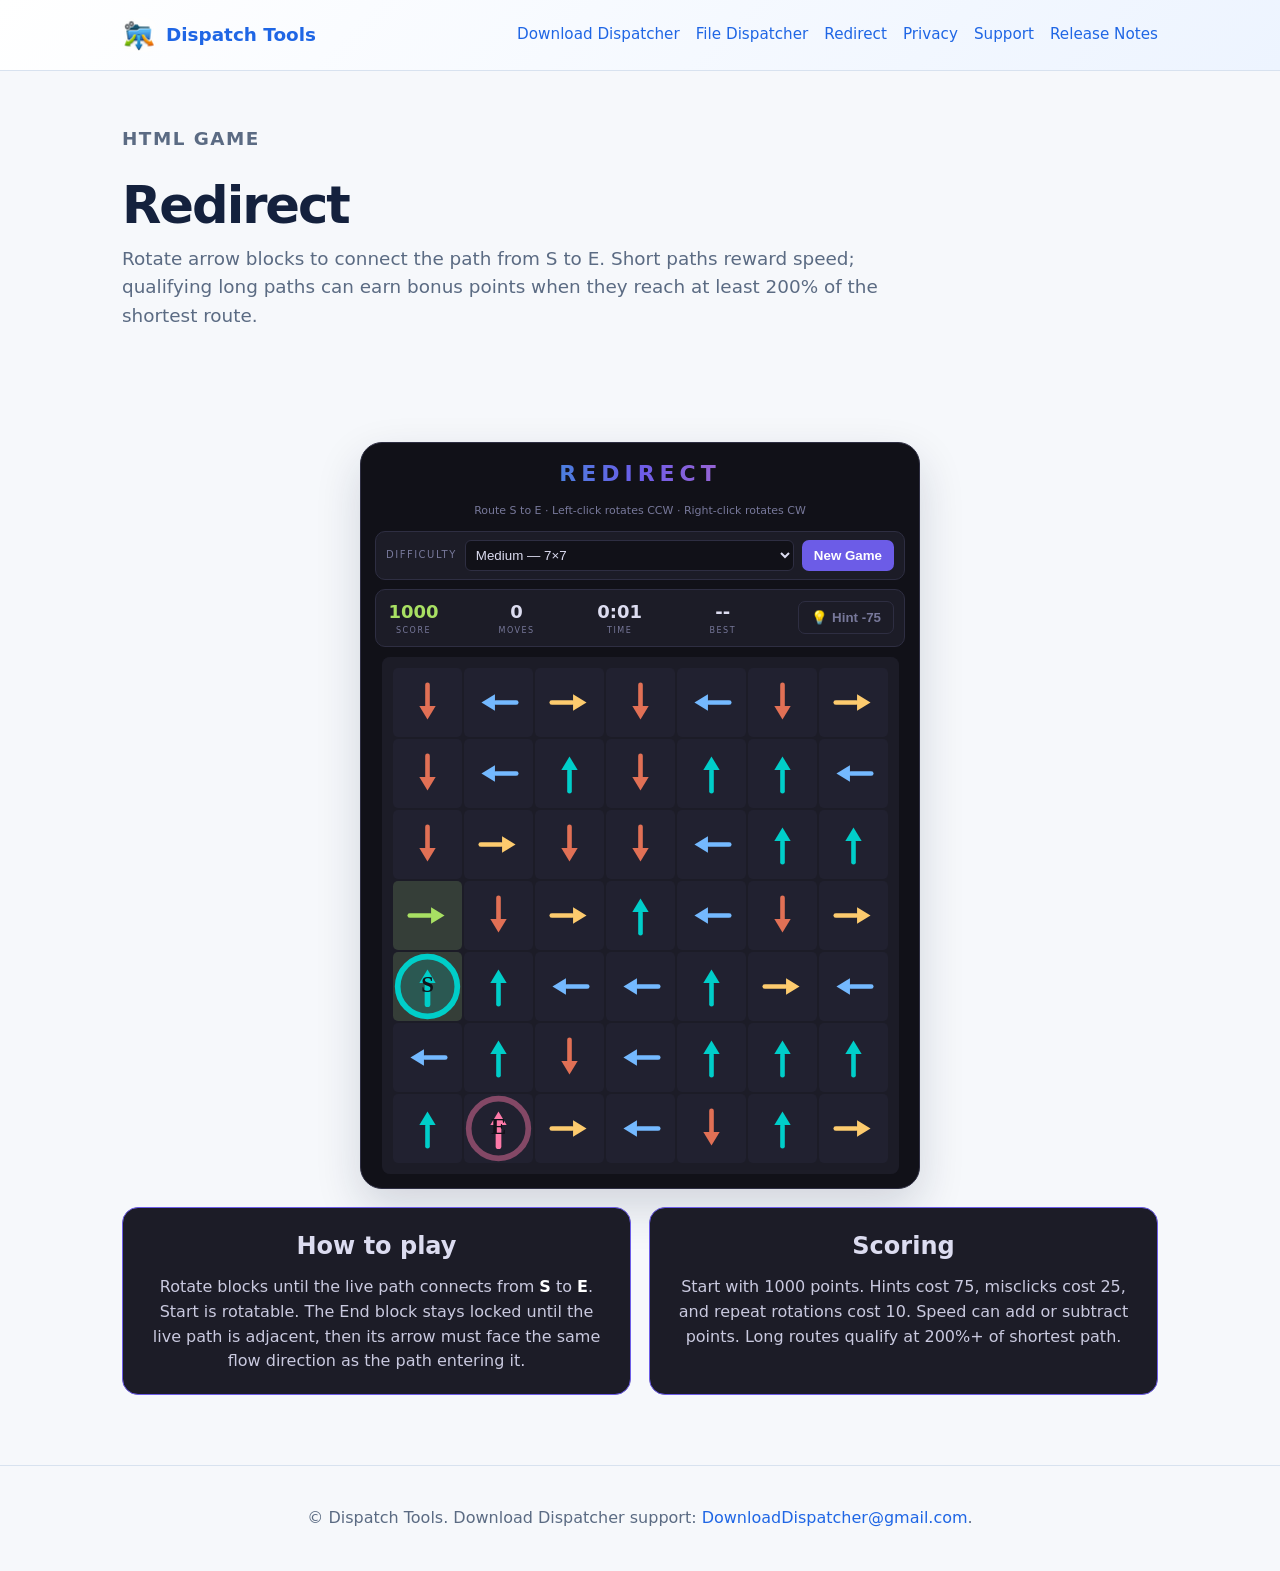
==== commit 6213c1ec: "Fix Redirect mobile info card contrast" ====
--- a/redirect/index.html
+++ b/redirect/index.html
@@ -9,7 +9,7 @@
 <link rel='apple-touch-icon' href='../assets/dd-icon128.png'>
 <link rel='stylesheet' href='../styles.css'>
 <style>
-.game-wrap{max-width:560px;margin:0 auto;background:#111118;border:1px solid #2e2e42;border-radius:22px;box-shadow:0 18px 45px rgba(20,33,61,.16);padding:14px;color:#dcdcf0;font-family:Segoe UI,system-ui,sans-serif;user-select:none}.game-head{text-align:center}.game-head h2{margin:0;font-size:22px;letter-spacing:5px;background:linear-gradient(90deg,#00cec9,#6c5ce7,#fd79a8);-webkit-background-clip:text;-webkit-text-fill-color:transparent}.tag{font-size:11px;color:#77789a}.bar,.scores{display:flex;gap:8px;align-items:center;background:#1c1c27;border:1px solid #2e2e42;border-radius:10px;padding:8px 10px;margin-top:9px;flex-wrap:wrap}.bar label{font-size:10px;text-transform:uppercase;letter-spacing:1.5px;color:#77789a}.bar select{flex:1;min-width:140px;background:#111118;color:#dcdcf0;border:1px solid #2e2e42;border-radius:6px;padding:6px}.btn{background:#6c5ce7;color:white;border:0;border-radius:7px;padding:8px 12px;font-weight:800;cursor:pointer}.hint{background:transparent;color:#77789a;border:1px solid #2e2e42}.hint.on{color:#a8e063;border-color:#a8e063}.scores{justify-content:space-between}.stat{text-align:center;min-width:55px}.val{font-size:18px;font-weight:900;color:#dcdcf0}.score .val{color:#a8e063}.lbl{font-size:8px;letter-spacing:1.5px;color:#77789a;text-transform:uppercase}.board{display:flex;justify-content:center;margin-top:10px}canvas{border-radius:8px;max-width:100%;background:#1c1c27;cursor:pointer;touch-action:manipulation}.win{position:fixed;inset:0;background:rgba(10,10,18,.88);display:none;align-items:center;justify-content:center;z-index:10}.win.show{display:flex}.card{background:#1c1c27;border:1px solid #6c5ce7;border-radius:16px;padding:24px 34px;text-align:center;box-shadow:0 0 50px rgba(108,92,231,.35);max-width:92vw}.card h2{margin:0 0 12px}.details{color:#77789a;line-height:1.9;font-size:13px}.details strong{color:#dcdcf0}.dim,.lp{color:#77789a;font-weight:400}@media(max-width:520px){.game-wrap{padding:10px;border-radius:16px}.bar,.scores{gap:6px;padding:7px}.btn{padding:7px 9px}.stat{min-width:48px}.game-head h2{font-size:20px}}
+.game-wrap{max-width:560px;margin:0 auto;background:#111118;border:1px solid #2e2e42;border-radius:22px;box-shadow:0 18px 45px rgba(20,33,61,.16);padding:14px;color:#dcdcf0;font-family:Segoe UI,system-ui,sans-serif;user-select:none}.game-head{text-align:center}.game-head h2{margin:0;font-size:22px;letter-spacing:5px;background:linear-gradient(90deg,#00cec9,#6c5ce7,#fd79a8);-webkit-background-clip:text;-webkit-text-fill-color:transparent}.tag{font-size:11px;color:#77789a}.bar,.scores{display:flex;gap:8px;align-items:center;background:#1c1c27;border:1px solid #2e2e42;border-radius:10px;padding:8px 10px;margin-top:9px;flex-wrap:wrap}.bar label{font-size:10px;text-transform:uppercase;letter-spacing:1.5px;color:#77789a}.bar select{flex:1;min-width:140px;background:#111118;color:#dcdcf0;border:1px solid #2e2e42;border-radius:6px;padding:6px}.btn{background:#6c5ce7;color:white;border:0;border-radius:7px;padding:8px 12px;font-weight:800;cursor:pointer}.hint{background:transparent;color:#77789a;border:1px solid #2e2e42}.hint.on{color:#a8e063;border-color:#a8e063}.scores{justify-content:space-between}.stat{text-align:center;min-width:55px}.val{font-size:18px;font-weight:900;color:#dcdcf0}.score .val{color:#a8e063}.lbl{font-size:8px;letter-spacing:1.5px;color:#77789a;text-transform:uppercase}.board{display:flex;justify-content:center;margin-top:10px}canvas{border-radius:8px;max-width:100%;background:#1c1c27;cursor:pointer;touch-action:manipulation}.win{position:fixed;inset:0;background:rgba(10,10,18,.88);display:none;align-items:center;justify-content:center;z-index:10}.win.show{display:flex}.card{background:#1c1c27;border:1px solid #6c5ce7;border-radius:16px;padding:24px 34px;text-align:center;box-shadow:0 0 50px rgba(108,92,231,.35);max-width:92vw}.card h2{margin:0 0 12px}.details{color:#77789a;line-height:1.9;font-size:13px}.details strong{color:#dcdcf0}.dim,.lp{color:#77789a;font-weight:400}.game-info{margin-top:18px}.game-info .info-card{background:#1c1c27!important;border:1px solid #6c5ce7!important;border-radius:16px;padding:20px 24px;text-align:center;box-shadow:none;color:#dcdcf0!important}.game-info .info-card h2{color:#dcdcf0!important;margin:0 0 10px;font-size:24px}.game-info .info-card p{color:#c9c9df!important;line-height:1.55;margin:0;font-size:16px}.game-info .info-card strong{color:#ffffff!important}@media(max-width:520px){.game-wrap{padding:10px;border-radius:16px}.bar,.scores{gap:6px;padding:7px}.btn{padding:7px 9px}.stat{min-width:48px}.game-head h2{font-size:20px}.game-info{display:block}.game-info .info-card{margin:0 0 16px;padding:18px 20px}.game-info .info-card h2{font-size:22px}.game-info .info-card p{font-size:15px;line-height:1.5}}
 </style>
 </head>
 <body>
@@ -22,7 +22,7 @@
 <div class='scores'><div class='stat score'><div id='score' class='val'>1000</div><div class='lbl'>Score</div></div><div class='stat'><div id='moves' class='val'>0</div><div class='lbl'>Moves</div></div><div class='stat'><div id='time' class='val'>0:00</div><div class='lbl'>Time</div></div><div class='stat'><div id='best' class='val'>--</div><div class='lbl'>Best</div></div><button id='hint' class='btn hint' title='Show next move (-75)'>💡 Hint -75</button></div>
 <div class='board'><canvas id='c'></canvas></div>
 </section>
-<section class='grid two' style='margin-top:18px'><article class='card'><h2>How to play</h2><p>Rotate blocks until the live path connects from <strong>S</strong> to <strong>E</strong>. Start is rotatable. The End block stays locked until the live path is adjacent, then its arrow must face the same flow direction as the path entering it.</p></article><article class='card'><h2>Scoring</h2><p>Start with 1000 points. Hints cost 75, misclicks cost 25, and repeat rotations cost 10. Speed can add or subtract points. Long routes qualify at 200%+ of shortest path.</p></article></section>
+<section class='grid two game-info'><article class='info-card'><h2>How to play</h2><p>Rotate blocks until the live path connects from <strong>S</strong> to <strong>E</strong>. Start is rotatable. The End block stays locked until the live path is adjacent, then its arrow must face the same flow direction as the path entering it.</p></article><article class='info-card'><h2>Scoring</h2><p>Start with 1000 points. Hints cost 75, misclicks cost 25, and repeat rotations cost 10. Speed can add or subtract points. Long routes qualify at 200%+ of shortest path.</p></article></section>
 </main>
 <div id='win' class='win'><div class='card'><div style='font-size:44px'>🎉</div><h2>Path Complete!</h2><div id='stats' class='details'></div><button id='next' class='btn'>New Puzzle</button></div></div>
 <footer><p>© Dispatch Tools. Download Dispatcher support: <a href='mailto:DownloadDispatcher@gmail.com'>DownloadDispatcher@gmail.com</a>.</p></footer>
